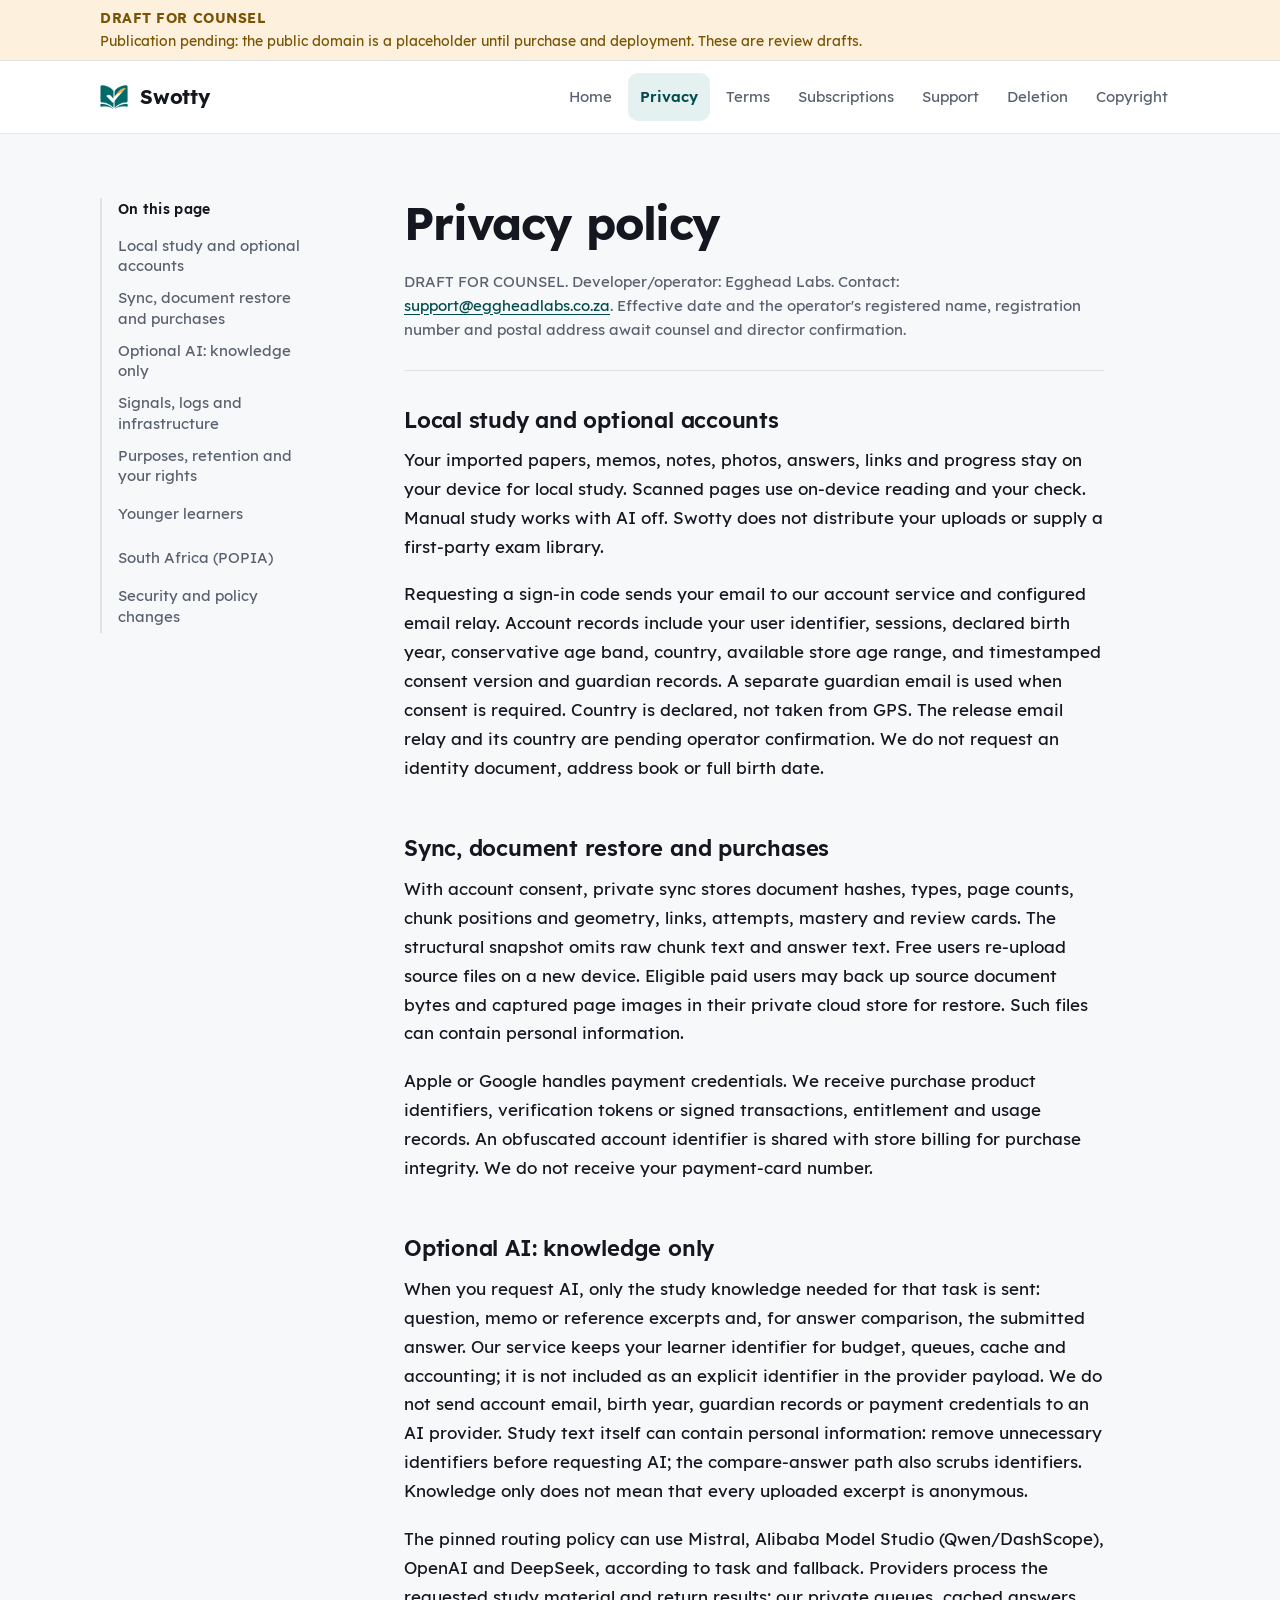
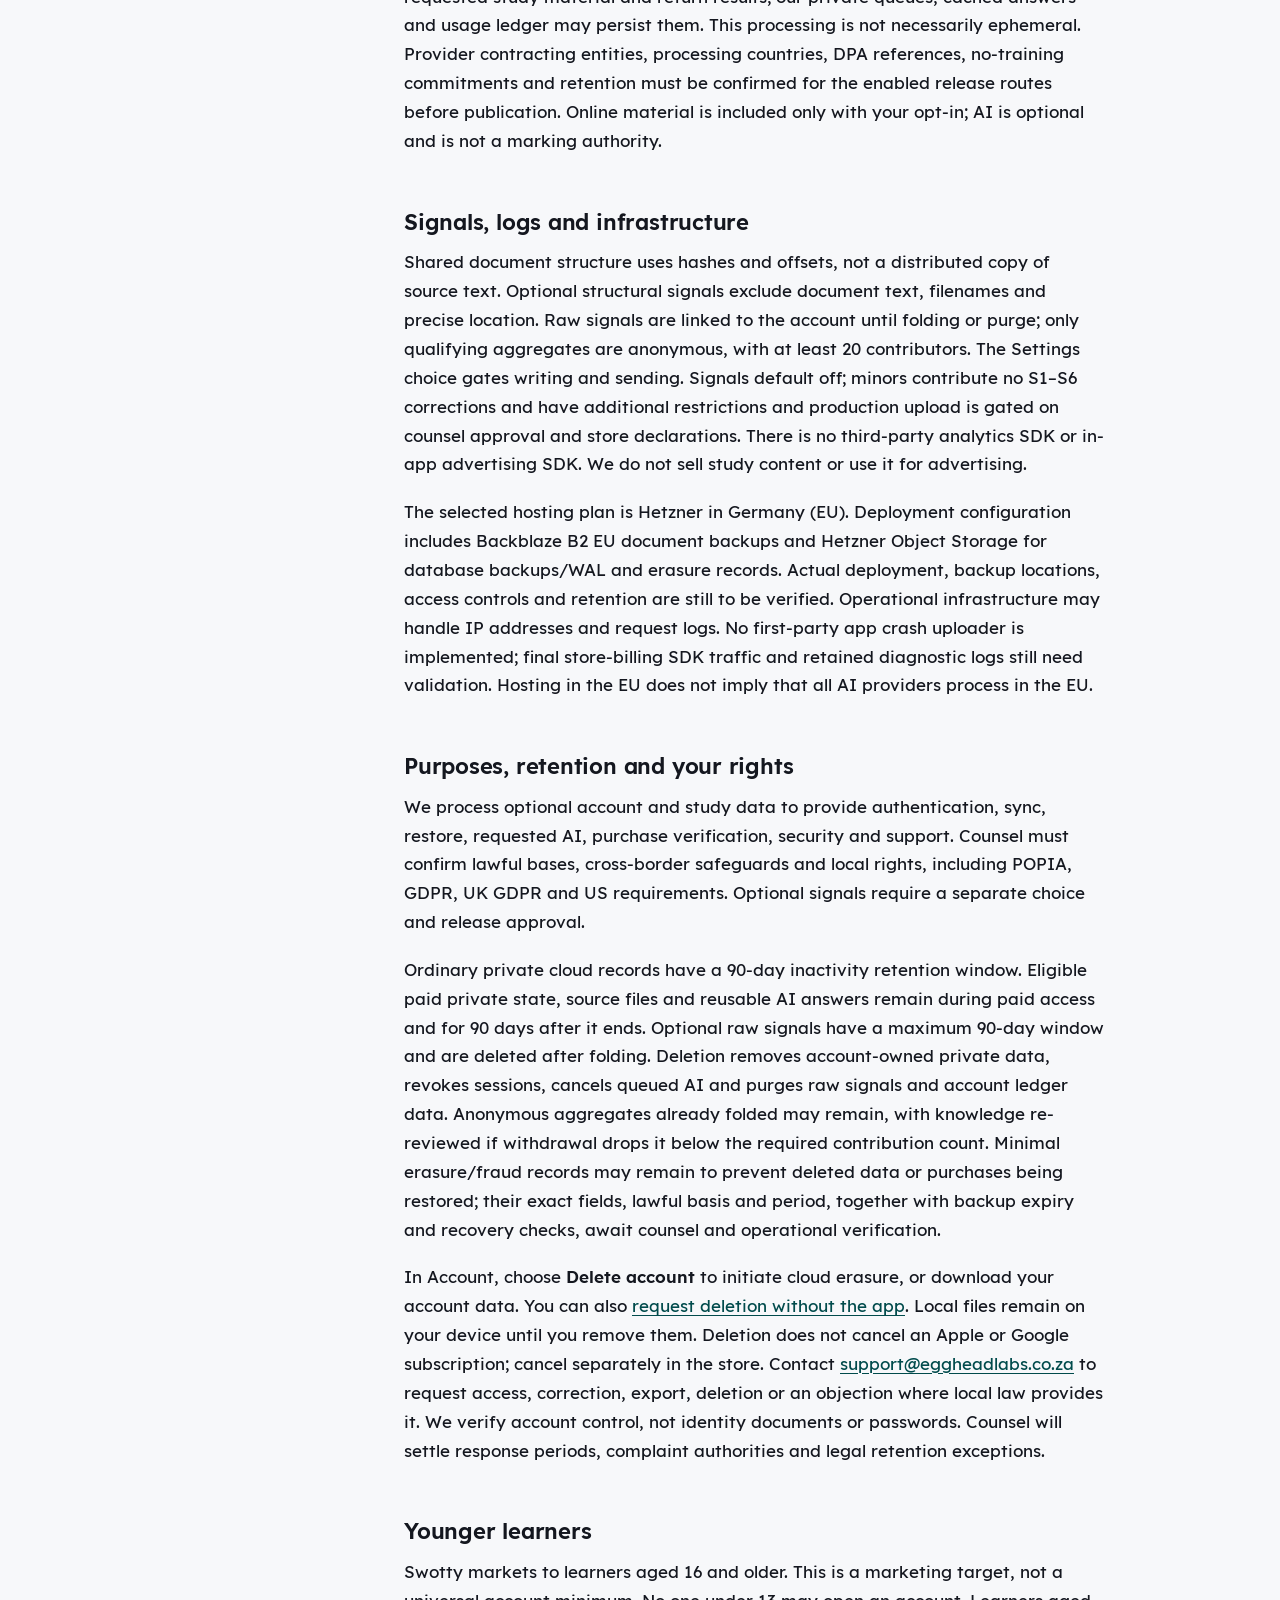
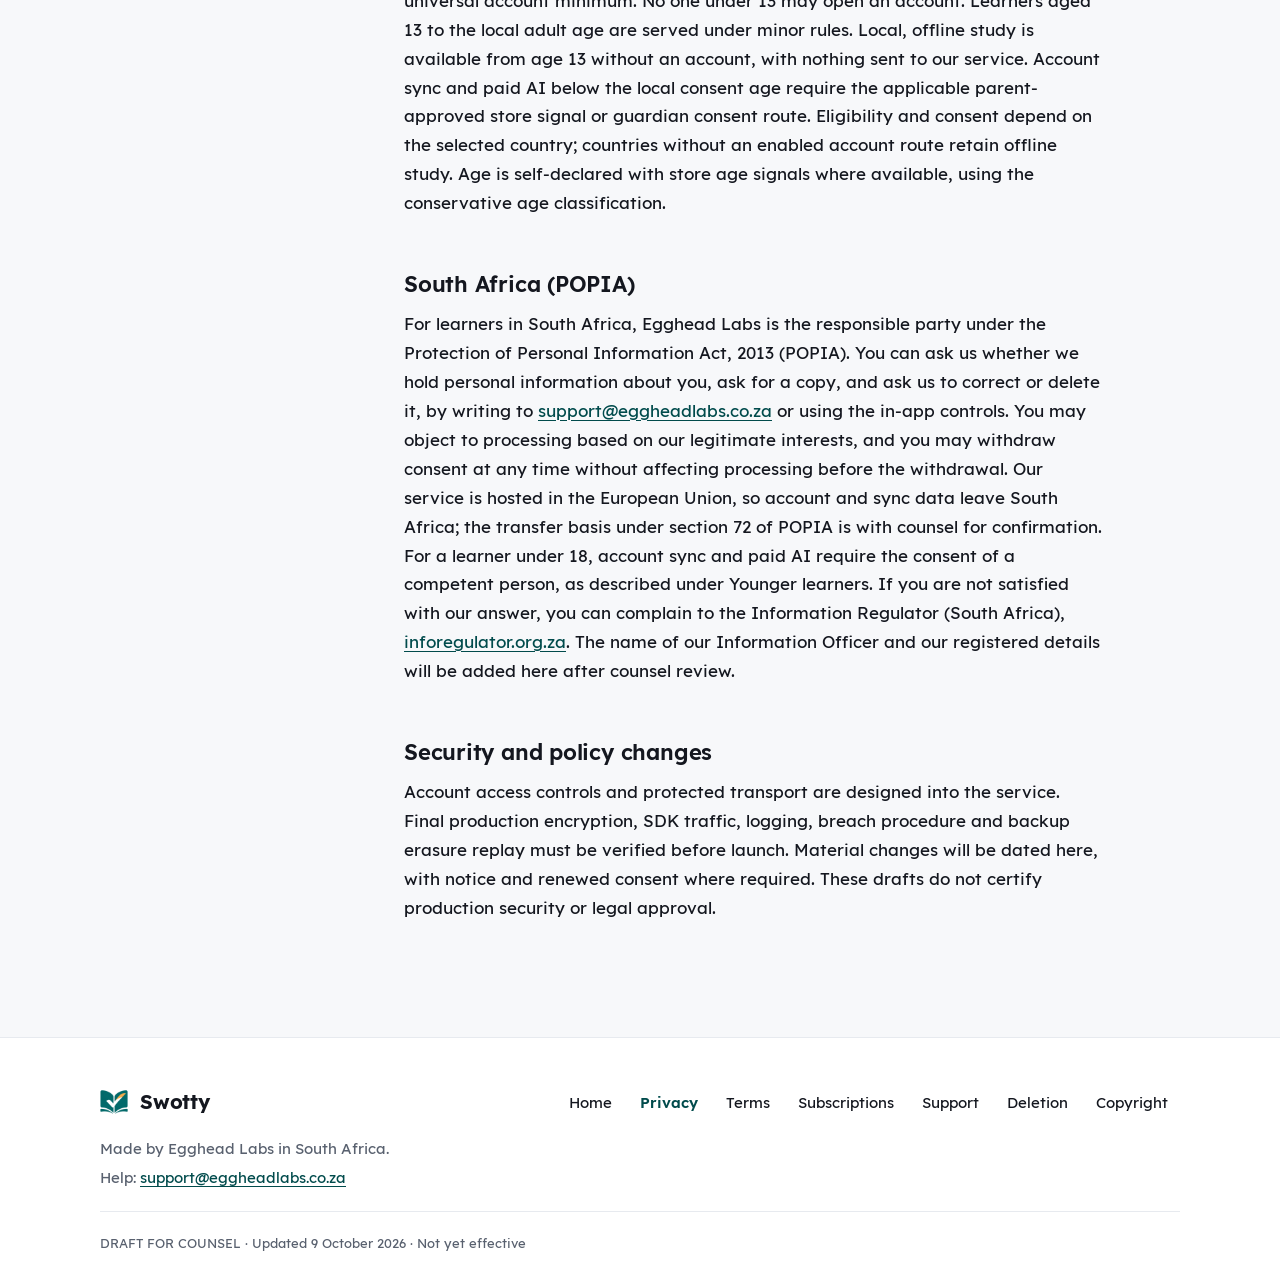
==== privacy/index.html @ 60b66f2f "Privacy policy at /privacy/ (DRAFT FOR COUNSEL), POPIA section, support contact Moves the privacy dr" ====
<!doctype html>
<html lang="en"><head><meta charset="utf-8"><meta name="viewport" content="width=device-width, initial-scale=1">
<title>Privacy policy | Swotty</title><meta name="description" content="Swotty public information — DRAFT FOR COUNSEL.">
<meta name="theme-color" content="#026A6B">
<link rel="icon" type="image/png" href="../logo.png"><link rel="icon" type="image/png" sizes="512x512" href="../icon-512.png"><link rel="apple-touch-icon" href="../apple-touch-icon.png">
<link rel="preload" href="../fonts/Lexend-Regular.ttf" as="font" type="font/ttf" crossorigin>
<link rel="stylesheet" href="../style.css"></head><body class="legal">
<a class="skip-link" href="#content">Skip to content</a>
<div class="status-bar"><div class="draft-banner" role="status">DRAFT FOR COUNSEL</div><p class="publication-note">Publication pending: the public domain is a placeholder until purchase and deployment. These are review drafts.</p></div>
<header class="site-header"><div class="header-inner"><a class="logo" href="../index.html"><img src="../logo.png" width="44" height="44" alt=""><span>Swotty</span></a><nav class="main-nav" aria-label="Main navigation"><a href="../index.html">Home</a><a href="./" aria-current="page">Privacy</a><a href="../terms.html">Terms</a><a href="../subscriptions.html">Subscriptions</a><a href="../support.html">Support</a><a href="../deletion.html">Deletion</a><a href="../takedown.html">Copyright</a></nav></div></header>
<main id="content" tabindex="-1"><div class="doc"><div class="doc-head prose"><h1>Privacy policy</h1><p>DRAFT FOR COUNSEL. Developer/operator: Egghead Labs. Contact: <a href="mailto:support@eggheadlabs.co.za?subject=Swotty%20support%20%E2%80%94%20Egghead%20Labs&amp;body=">support@eggheadlabs.co.za</a>. Effective date and the operator's registered name, registration number and postal address await counsel and director confirmation.</p></div><aside class="toc" aria-label="On this page"><p class="toc-title">On this page</p><ol><li><a href="#local-study-and-optional-accounts">Local study and optional accounts</a></li><li><a href="#sync-document-restore-and-purchases">Sync, document restore and purchases</a></li><li><a href="#optional-ai-knowledge-only">Optional AI: knowledge only</a></li><li><a href="#signals-logs-and-infrastructure">Signals, logs and infrastructure</a></li><li><a href="#purposes-retention-and-your-rights">Purposes, retention and your rights</a></li><li><a href="#younger-learners">Younger learners</a></li><li><a href="#south-africa-popia">South Africa (POPIA)</a></li><li><a href="#security-and-policy-changes">Security and policy changes</a></li></ol></aside><article class="prose">
<h2 id="local-study-and-optional-accounts">Local study and optional accounts</h2>
<p>Your imported papers, memos, notes, photos, answers, links and progress stay on your device for local study. Scanned pages use on-device reading and your check. Manual study works with AI off. Swotty does not distribute your uploads or supply a first-party exam library.</p>
<p>Requesting a sign-in code sends your email to our account service and configured email relay. Account records include your user identifier, sessions, declared birth year, conservative age band, country, available store age range, and timestamped consent version and guardian records. A separate guardian email is used when consent is required. Country is declared, not taken from GPS. The release email relay and its country are pending operator confirmation. We do not request an identity document, address book or full birth date.</p>
<h2 id="sync-document-restore-and-purchases">Sync, document restore and purchases</h2>
<p>With account consent, private sync stores document hashes, types, page counts, chunk positions and geometry, links, attempts, mastery and review cards. The structural snapshot omits raw chunk text and answer text. Free users re-upload source files on a new device. Eligible paid users may back up source document bytes and captured page images in their private cloud store for restore. Such files can contain personal information.</p>
<p>Apple or Google handles payment credentials. We receive purchase product identifiers, verification tokens or signed transactions, entitlement and usage records. An obfuscated account identifier is shared with store billing for purchase integrity. We do not receive your payment-card number.</p>
<h2 id="optional-ai-knowledge-only">Optional AI: knowledge only</h2>
<p>When you request AI, only the study knowledge needed for that task is sent: question, memo or reference excerpts and, for answer comparison, the submitted answer. Our service keeps your learner identifier for budget, queues, cache and accounting; it is not included as an explicit identifier in the provider payload. We do not send account email, birth year, guardian records or payment credentials to an AI provider. Study text itself can contain personal information: remove unnecessary identifiers before requesting AI; the compare-answer path also scrubs identifiers. Knowledge only does not mean that every uploaded excerpt is anonymous.</p>
<p>The pinned routing policy can use Mistral, Alibaba Model Studio (Qwen/DashScope), OpenAI and DeepSeek, according to task and fallback. Providers process the requested study material and return results; our private queues, cached answers and usage ledger may persist them. This processing is not necessarily ephemeral. Provider contracting entities, processing countries, DPA references, no-training commitments and retention must be confirmed for the enabled release routes before publication. Online material is included only with your opt-in; AI is optional and is not a marking authority.</p>
<h2 id="signals-logs-and-infrastructure">Signals, logs and infrastructure</h2>
<p>Shared document structure uses hashes and offsets, not a distributed copy of source text. Optional structural signals exclude document text, filenames and precise location. Raw signals are linked to the account until folding or purge; only qualifying aggregates are anonymous, with at least 20 contributors. The Settings choice gates writing and sending. Signals default off; minors contribute no S1–S6 corrections and have additional restrictions and production upload is gated on counsel approval and store declarations. There is no third-party analytics SDK or in-app advertising SDK. We do not sell study content or use it for advertising.</p>
<p>The selected hosting plan is Hetzner in Germany (EU). Deployment configuration includes Backblaze B2 EU document backups and Hetzner Object Storage for database backups/WAL and erasure records. Actual deployment, backup locations, access controls and retention are still to be verified. Operational infrastructure may handle IP addresses and request logs. No first-party app crash uploader is implemented; final store-billing SDK traffic and retained diagnostic logs still need validation. Hosting in the EU does not imply that all AI providers process in the EU.</p>
<h2 id="purposes-retention-and-your-rights">Purposes, retention and your rights</h2>
<p>We process optional account and study data to provide authentication, sync, restore, requested AI, purchase verification, security and support. Counsel must confirm lawful bases, cross-border safeguards and local rights, including POPIA, GDPR, UK GDPR and US requirements. Optional signals require a separate choice and release approval.</p>
<p>Ordinary private cloud records have a 90-day inactivity retention window. Eligible paid private state, source files and reusable AI answers remain during paid access and for 90 days after it ends. Optional raw signals have a maximum 90-day window and are deleted after folding. Deletion removes account-owned private data, revokes sessions, cancels queued AI and purges raw signals and account ledger data. Anonymous aggregates already folded may remain, with knowledge re-reviewed if withdrawal drops it below the required contribution count. Minimal erasure/fraud records may remain to prevent deleted data or purchases being restored; their exact fields, lawful basis and period, together with backup expiry and recovery checks, await counsel and operational verification.</p>
<p>In Account, choose <strong>Delete account</strong> to initiate cloud erasure, or download your account data. You can also <a href="../deletion.html">request deletion without the app</a>. Local files remain on your device until you remove them. Deletion does not cancel an Apple or Google subscription; cancel separately in the store. Contact <a href="mailto:support@eggheadlabs.co.za?subject=Swotty%20support%20%E2%80%94%20Egghead%20Labs&amp;body=">support@eggheadlabs.co.za</a> to request access, correction, export, deletion or an objection where local law provides it. We verify account control, not identity documents or passwords. Counsel will settle response periods, complaint authorities and legal retention exceptions.</p>
<h2 id="younger-learners">Younger learners</h2><p>Swotty markets to learners aged 16 and older. This is a marketing target, not a universal account minimum. No one under 13 may open an account. Learners aged 13 to the local adult age are served under minor rules. Local, offline study is available from age 13 without an account, with nothing sent to our service. Account sync and paid AI below the local consent age require the applicable parent-approved store signal or guardian consent route. Eligibility and consent depend on the selected country; countries without an enabled account route retain offline study. Age is self-declared with store age signals where available, using the conservative age classification.</p>
<h2 id="south-africa-popia">South Africa (POPIA)</h2><p>For learners in South Africa, Egghead Labs is the responsible party under the Protection of Personal Information Act, 2013 (POPIA). You can ask us whether we hold personal information about you, ask for a copy, and ask us to correct or delete it, by writing to <a href="mailto:support@eggheadlabs.co.za">support@eggheadlabs.co.za</a> or using the in-app controls. You may object to processing based on our legitimate interests, and you may withdraw consent at any time without affecting processing before the withdrawal. Our service is hosted in the European Union, so account and sync data leave South Africa; the transfer basis under section 72 of POPIA is with counsel for confirmation. For a learner under 18, account sync and paid AI require the consent of a competent person, as described under Younger learners. If you are not satisfied with our answer, you can complain to the Information Regulator (South Africa), <a href="https://inforegulator.org.za/">inforegulator.org.za</a>. The name of our Information Officer and our registered details will be added here after counsel review.</p>
<h2 id="security-and-policy-changes">Security and policy changes</h2><p>Account access controls and protected transport are designed into the service. Final production encryption, SDK traffic, logging, breach procedure and backup erasure replay must be verified before launch. Material changes will be dated here, with notice and renewed consent where required. These drafts do not certify production security or legal approval.</p></article></div></main>
<footer class="site-footer"><div class="footer-inner"><div class="footer-brand"><a class="logo" href="../index.html"><img src="../logo.png" width="44" height="44" alt=""><span>Swotty</span></a><p>Made by Egghead Labs in South Africa.</p><p>Help: <a href="mailto:support@eggheadlabs.co.za?subject=Swotty%20support%20%E2%80%94%20Egghead%20Labs&amp;body=">support@eggheadlabs.co.za</a></p></div><nav aria-label="Footer navigation"><a href="../index.html">Home</a><a href="./" aria-current="page">Privacy</a><a href="../terms.html">Terms</a><a href="../subscriptions.html">Subscriptions</a><a href="../support.html">Support</a><a href="../deletion.html">Deletion</a><a href="../takedown.html">Copyright</a></nav><small>DRAFT FOR COUNSEL · Updated 9 October 2026 · Not yet effective</small></div></footer>
</body></html>
---- style.css ----
/* Swotty public site. Neutrals from app/lib/theme/tokens.dart; brand teal and
   warm accent sampled from the Swotty logo; Lexend per sw-20261007-10. */
@font-face{font-family:"Lexend";src:url("fonts/Lexend-Regular.ttf") format("truetype");font-weight:400;font-display:swap}
@font-face{font-family:"Lexend";src:url("fonts/Lexend-SemiBold.ttf") format("truetype");font-weight:600;font-display:swap}
@font-face{font-family:"Lexend";src:url("fonts/Lexend-Bold.ttf") format("truetype");font-weight:700;font-display:swap}

:root{
  --bg:#F7F8FA;--surface:#FFFFFF;--surface-2:#F4F6F9;
  --ink:#14171F;--ink-2:#59616F;--line:#E7EAEF;--edge:#DFE3EA;
  --brand:#026A6B;--brand-ink:#014B4C;--brand-weak:#E4F1F0;--brand-line:#BEDCDA;--on-brand:#FFFFFF;
  --accent:#F4AC4C;--accent-weak:#FDF0DC;--accent-ink:#7A5405;
  --r-card:18px;--r-btn:14px;
  --measure:70ch;--wrap:1160px;--gutter:clamp(20px,5vw,40px);
}
*{box-sizing:border-box}
html{font-family:"Lexend",system-ui,-apple-system,"Segoe UI",sans-serif;color:var(--ink);background:var(--bg);-webkit-text-size-adjust:100%}
@media (prefers-reduced-motion:no-preference){html{scroll-behavior:smooth}}
body{margin:0;font-size:1.0625rem;line-height:1.7;font-weight:400}
img{max-width:100%;height:auto}
a{color:var(--brand-ink);text-decoration-thickness:1px;text-underline-offset:3px}
a:hover{text-decoration-thickness:2px}
a:focus-visible,main:focus-visible{outline:3px solid var(--brand);outline-offset:3px;border-radius:4px}
main:focus{outline:none}
p{margin:0 0 1.1em;overflow-wrap:anywhere}
h1,h2,h3{line-height:1.2;letter-spacing:-.01em;font-weight:600;color:var(--ink)}

/* Every link keeps a 48px target. Inline prose links grow their hit area with
   padding, which does not change the line box. */
.logo,nav a,.button,.text-link,.toc a,.skip-link{display:inline-flex;align-items:center;min-height:48px;min-width:48px;max-width:100%}
main p a,main li:not(.toc li) a,.footer-brand a:not(.logo){padding:15px 3px;margin:0 -3px;overflow-wrap:anywhere}

.skip-link{position:absolute;left:12px;top:12px;z-index:10;padding:0 18px;background:var(--brand-ink);color:var(--on-brand);font-weight:600;border-radius:var(--r-btn);transform:translateY(-200%)}
.skip-link:focus{transform:none}

/* Draft status: visible on every page, quieter than the content. */
.status-bar{background:var(--accent-weak);border-bottom:1px solid var(--edge);color:var(--accent-ink);font-size:.875rem;line-height:1.5}
.draft-banner{max-width:var(--wrap);margin:0 auto;padding:8px var(--gutter) 0;font-weight:700;letter-spacing:.04em}
.publication-note{max-width:var(--wrap);margin:0 auto;padding:2px var(--gutter) 8px;color:var(--accent-ink)}
.status-bar .draft-banner:last-child{padding-bottom:8px}

/* Header */
.site-header{background:var(--surface);border-bottom:1px solid var(--line);position:sticky;top:0;z-index:5}
.header-inner{max-width:var(--wrap);margin:0 auto;padding:0 var(--gutter);display:flex;align-items:center;gap:24px;min-height:72px}
.logo{gap:8px;text-decoration:none;color:var(--ink);font-weight:700;font-size:1.25rem;letter-spacing:-.01em}
.logo img{width:44px;height:44px;margin:-4px -4px -4px -8px}
.main-nav{display:flex;margin-left:auto;gap:4px}
.main-nav a{flex:none;padding:0 12px;border-radius:10px;color:var(--ink-2);text-decoration:none;font-size:.9375rem;font-weight:500;white-space:nowrap}
.main-nav a:hover{color:var(--ink);background:var(--surface-2)}
.main-nav a[aria-current="page"]{color:var(--brand-ink);background:var(--brand-weak);font-weight:600}

/* Landing */
.landing main{display:block}
.hero{max-width:var(--wrap);margin:0 auto;padding:clamp(40px,8vw,88px) var(--gutter) clamp(48px,8vw,96px);display:grid;gap:40px;align-items:center}
.hero h1{font-size:clamp(2.5rem,6.4vw,3.75rem);line-height:1.08;letter-spacing:-.03em;font-weight:700;margin:0 0 20px;max-width:15ch}
.hero-sub{font-size:clamp(1.125rem,2.2vw,1.3125rem);line-height:1.55;color:var(--ink-2);max-width:34ch;margin-bottom:32px}
.hero-mark{display:none}
.button{padding:0 26px;background:var(--brand);color:var(--on-brand);border-radius:var(--r-btn);font-weight:600;text-decoration:none;white-space:nowrap;transition:background .15s,transform .1s}
.button:hover{background:var(--brand-ink)}
.button:active{transform:translateY(1px)}

.steps{max-width:var(--wrap);margin:0 auto;padding:clamp(48px,8vw,96px) var(--gutter);border-top:1px solid var(--line);scroll-margin-top:72px}
.steps h2{font-size:clamp(1.75rem,3.6vw,2.5rem);margin:0 0 40px}
.step-list{list-style:none;margin:0;padding:0;display:grid;gap:36px;counter-reset:none}
.step-list li{position:relative;padding-left:64px}
.step-num{position:absolute;left:0;top:0;width:44px;height:44px;border-radius:50%;display:grid;place-items:center;background:var(--accent);color:var(--ink);font-weight:700;font-size:1.125rem}
.step-list h3{font-size:1.25rem;margin:6px 0 8px}
.step-list p{color:var(--ink-2);margin:0;max-width:36ch}

.free{background:var(--brand);color:var(--on-brand)}
.free-line{max-width:var(--wrap);margin:0 auto;padding:clamp(40px,7vw,72px) var(--gutter);font-size:clamp(1.25rem,2.8vw,1.875rem);line-height:1.4;letter-spacing:-.01em}
.free-line strong{display:block;font-weight:700;font-size:1.25em;margin-bottom:6px}
.free .free-line{color:var(--on-brand)}

.private{max-width:var(--wrap);margin:0 auto;padding:clamp(48px,8vw,96px) var(--gutter)}
.private-inner{display:grid;gap:8px}
.private h2{font-size:clamp(1.75rem,3.6vw,2.5rem);margin:0 0 24px}
.private ul{list-style:none;margin:0 0 20px;padding:0;border-top:1px solid var(--edge)}
.private li{padding:20px 0;border-bottom:1px solid var(--edge);color:var(--ink-2);max-width:60ch}
.private li strong{display:block;color:var(--ink);font-weight:600;font-size:1.125rem;margin-bottom:2px}
.text-link{font-weight:600;gap:6px}
.text-link::after{content:"\2192";transition:transform .15s}
.text-link:hover::after{transform:translateX(3px)}

.closing{max-width:var(--wrap);margin:0 auto;padding:0 var(--gutter) clamp(48px,8vw,80px);color:var(--ink-2)}
.closing p{margin:0;max-width:60ch}

/* Legal and support pages */
.doc{max-width:var(--wrap);margin:0 auto;padding:clamp(32px,6vw,64px) var(--gutter) clamp(56px,8vw,96px);display:grid;gap:32px}
.prose{max-width:var(--measure);min-width:0}
.prose h1{font-size:clamp(2rem,5vw,2.875rem);line-height:1.12;letter-spacing:-.025em;font-weight:700;margin:0 0 20px}
.doc-head p{font-size:.9375rem;line-height:1.6;color:var(--ink-2);padding-bottom:28px;margin-bottom:32px;border-bottom:1px solid var(--edge)}
.prose h2{font-size:1.375rem;margin:2.4em 0 .6em;scroll-margin-top:96px}
.prose .card+h2{margin-top:1.6em}
.prose>h2:first-child{margin-top:0}
.doc-head p:last-child{margin-bottom:0}
.doc{row-gap:28px}
.prose strong{font-weight:600}
.card{background:var(--surface);border:1px solid var(--edge);border-left:4px solid var(--brand);border-radius:var(--r-card);padding:24px 24px 8px;margin:0 0 28px}
.card h2{margin:0 0 .5em;font-size:1.25rem}
.contact{font-size:1.25rem;font-weight:600}

.toc{font-size:.9375rem;background:var(--surface);border:1px solid var(--edge);border-radius:var(--r-card);padding:16px 8px 8px}
.toc-title{margin:0 12px 4px;font-weight:600;color:var(--ink);font-size:.875rem;letter-spacing:.02em}
.toc ol{list-style:none;margin:0;padding:0}
.toc a{width:100%;padding:0 12px;border-radius:10px;color:var(--ink-2);text-decoration:none;line-height:1.35}
.toc a:hover{background:var(--surface-2);color:var(--ink)}

/* Footer */
.site-footer{background:var(--surface);border-top:1px solid var(--line);color:var(--ink-2);font-size:.9375rem}
.footer-inner{max-width:var(--wrap);margin:0 auto;padding:40px var(--gutter) 32px;display:grid;gap:20px}
.footer-brand p{margin:4px 0 0}
.site-footer nav{display:flex;flex-wrap:wrap;gap:0 4px;margin-left:-12px}
.site-footer nav a{padding:0 12px;color:var(--ink);text-decoration:none;font-weight:500}
.site-footer nav a:hover{text-decoration:underline}
.site-footer nav a[aria-current="page"]{color:var(--brand-ink);font-weight:600}
.site-footer small{display:block;padding-top:20px;border-top:1px solid var(--line);font-size:.8125rem;color:var(--ink-2)}

/* Mobile: the main nav becomes a scrolling row under the logo. */
@media (max-width:899px){
  .header-inner{flex-wrap:wrap;gap:0;min-height:0;padding-top:8px}
  .main-nav{order:2;width:calc(100% + 2 * var(--gutter));margin:0 calc(-1 * var(--gutter));padding:0 calc(var(--gutter) - 12px) 6px;overflow-x:auto;scrollbar-width:none}
  .main-nav::-webkit-scrollbar{display:none}
  .main-nav a{font-size:.875rem;padding:0 12px}
  .site-header{position:static}
}

@media (min-width:900px){
  .hero{grid-template-columns:minmax(0,1.4fr) minmax(0,1fr);gap:64px}
  .hero-mark{display:grid;place-items:center;aspect-ratio:1;background:var(--brand-weak);border-radius:var(--r-card)}
  .hero-mark img{width:68%;height:auto}
  .step-list{grid-template-columns:repeat(3,minmax(0,1fr));gap:48px;position:relative}
  .step-list li{padding:68px 0 0}
  .step-list li::before{content:"";position:absolute;top:22px;left:56px;right:-36px;height:2px;background:var(--brand-line)}
  .step-list li:last-child::before{display:none}
  .private-inner{grid-template-columns:minmax(0,1fr) minmax(0,1.5fr);column-gap:64px;align-items:start}
  .private-inner h2{grid-row:1/3}
  .private ul{grid-column:2}
  .private .text-link{grid-column:2;justify-self:start}
  .doc{grid-template-columns:240px minmax(0,1fr);column-gap:64px;row-gap:36px;align-items:start}
  .doc-head{grid-column:2}
  .toc{grid-column:1;grid-row:1/3}
  .doc>article{grid-column:2}
  .doc-single{grid-template-columns:minmax(0,1fr)}
  .doc-single>.doc-head,.doc-single>article{grid-column:1}
  .toc{position:sticky;top:104px;background:none;border:0;padding:0;border-left:2px solid var(--edge);border-radius:0}
  .toc-title{margin:0 0 8px 16px}
  .toc a{min-height:44px;padding:6px 16px;border-radius:0 10px 10px 0;margin-left:-2px;border-left:2px solid transparent}
  .toc a:hover{border-left-color:var(--brand)}
  .footer-inner{grid-template-columns:minmax(0,1fr) auto;align-items:start}
  .site-footer nav{justify-content:flex-end}
  .site-footer small{grid-column:1/-1}
}
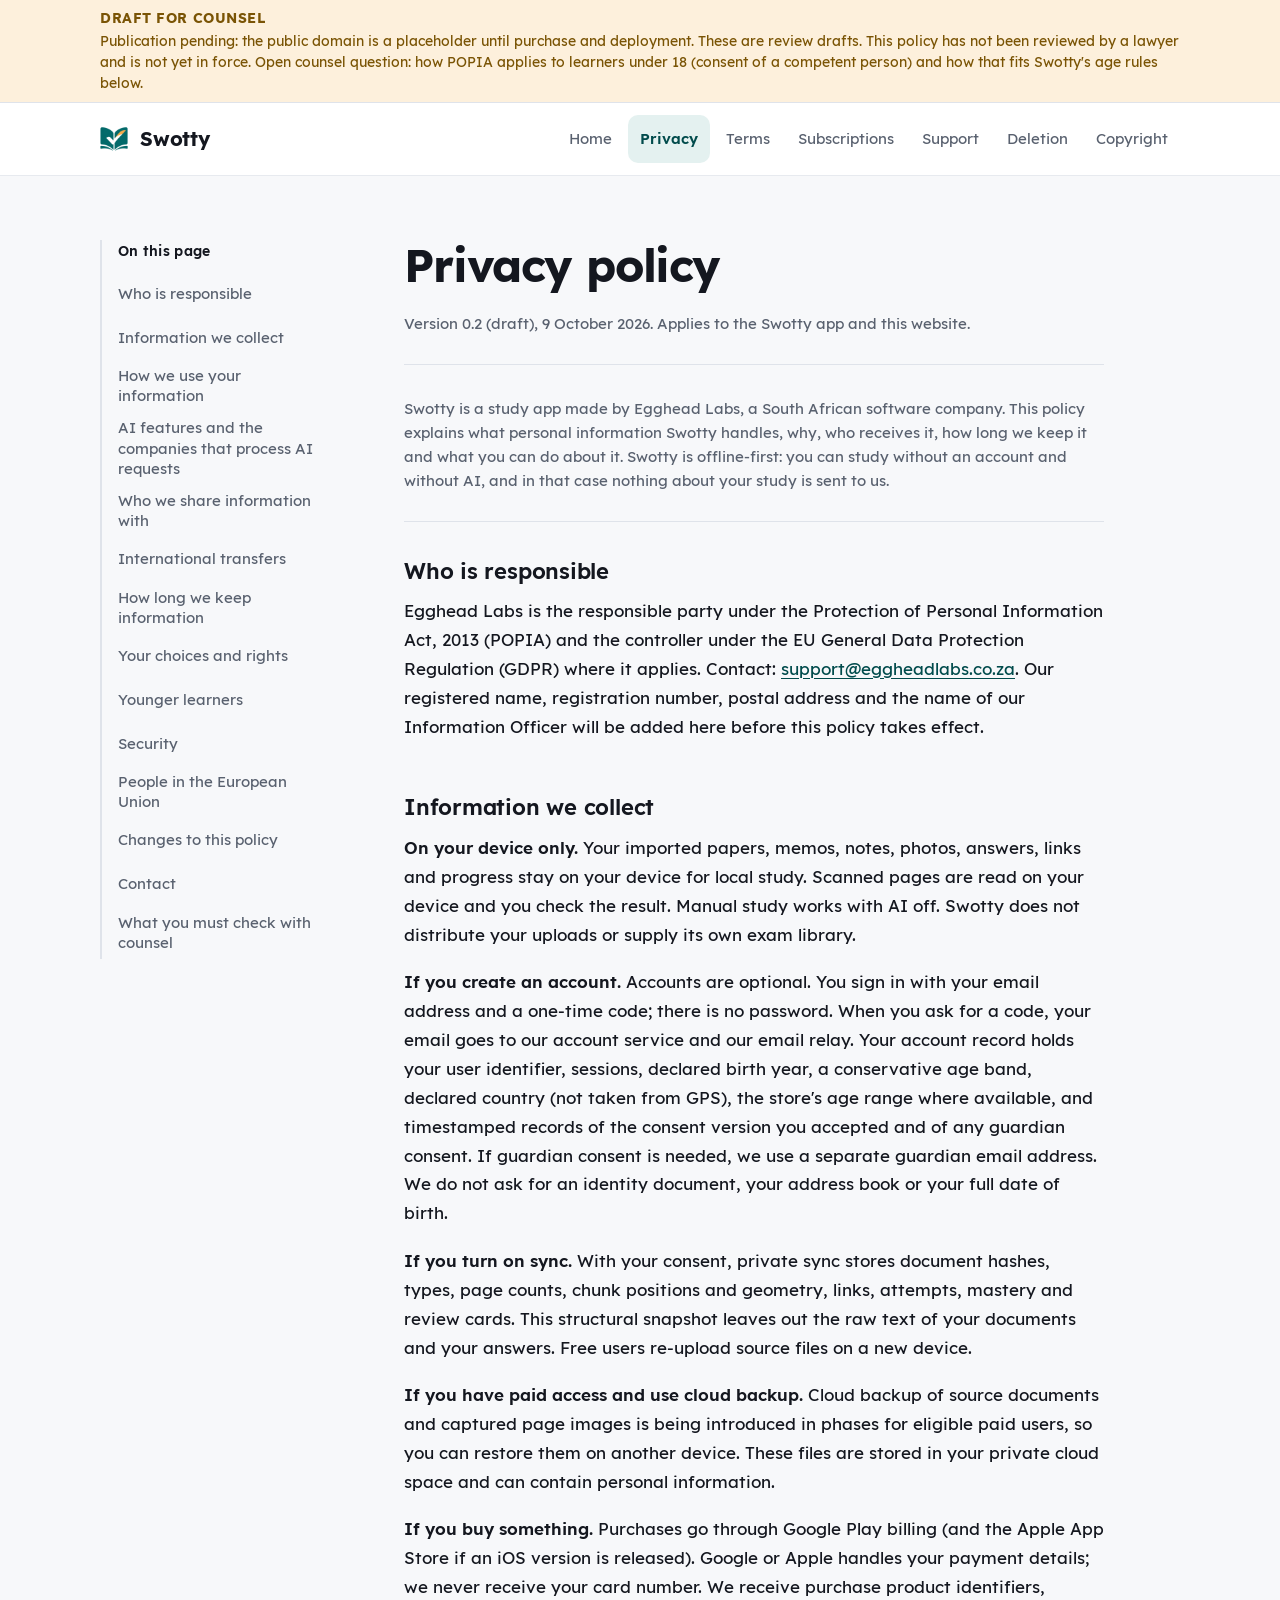
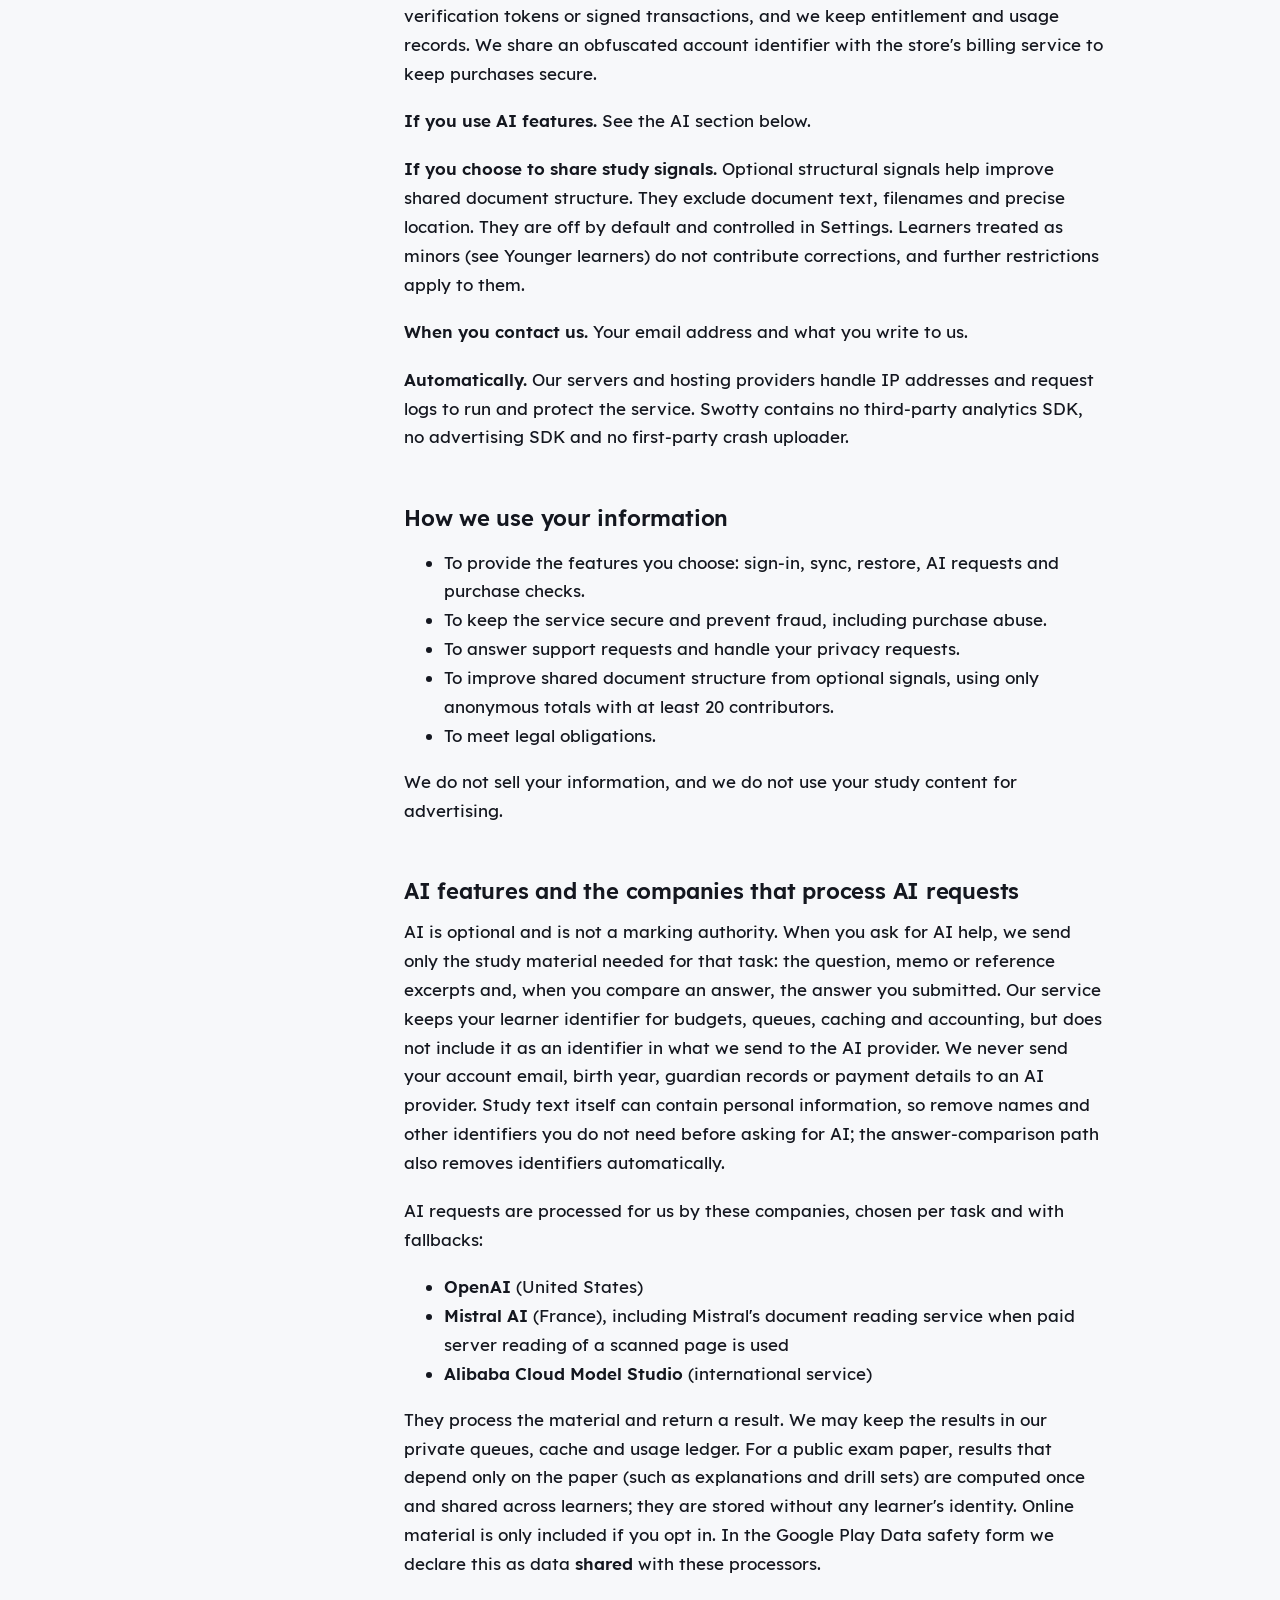
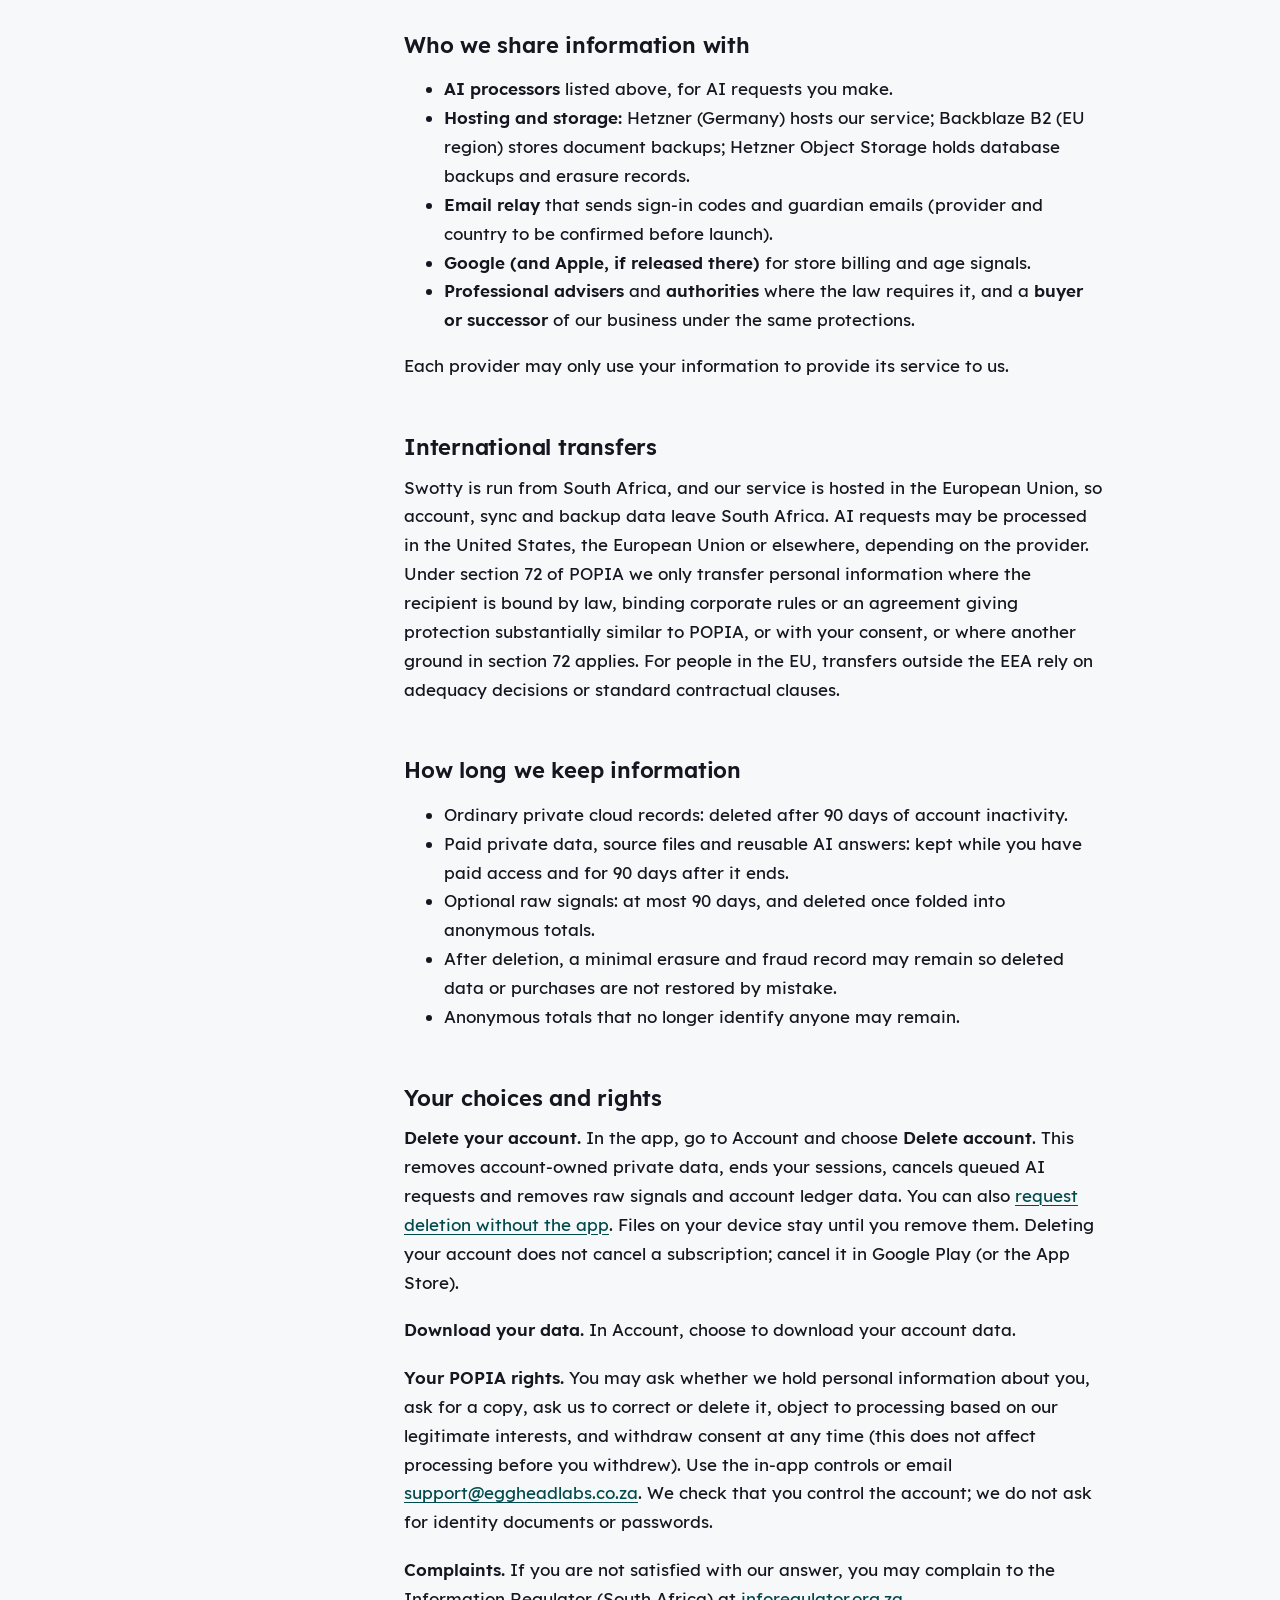
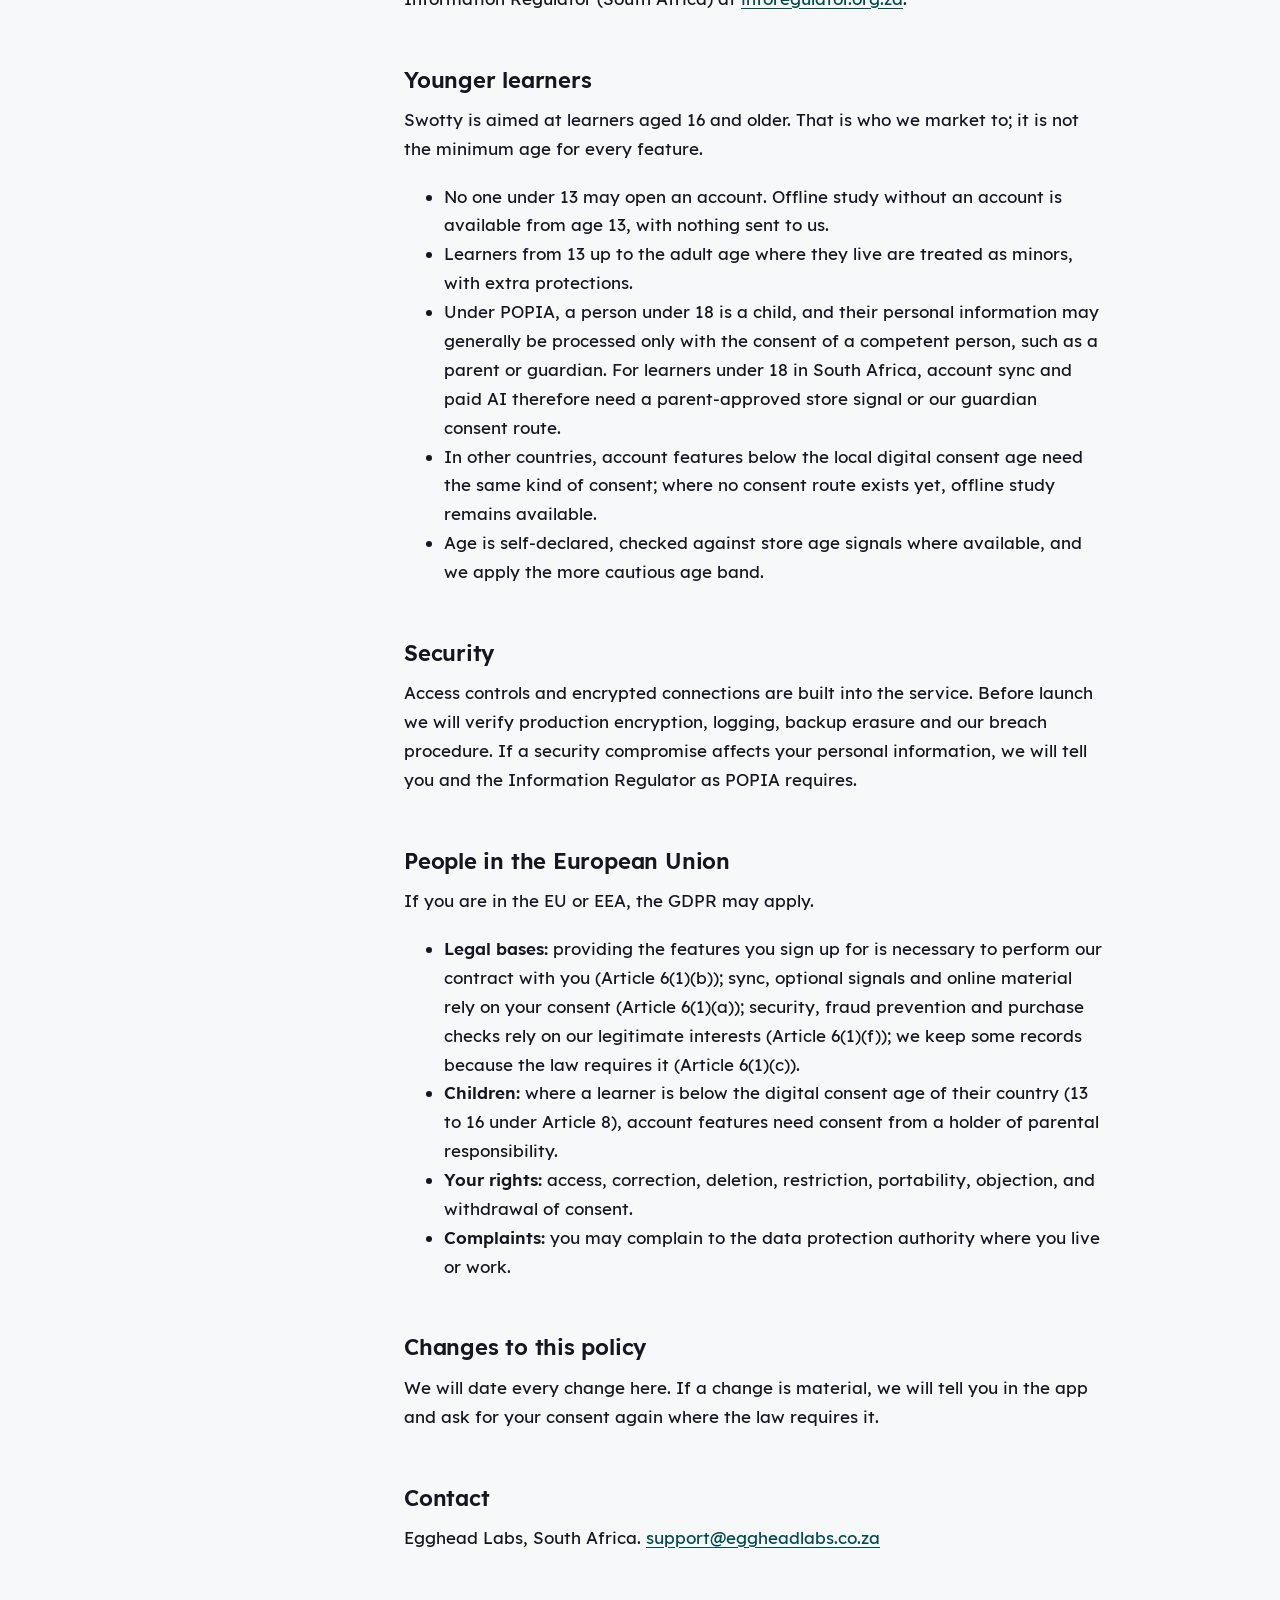
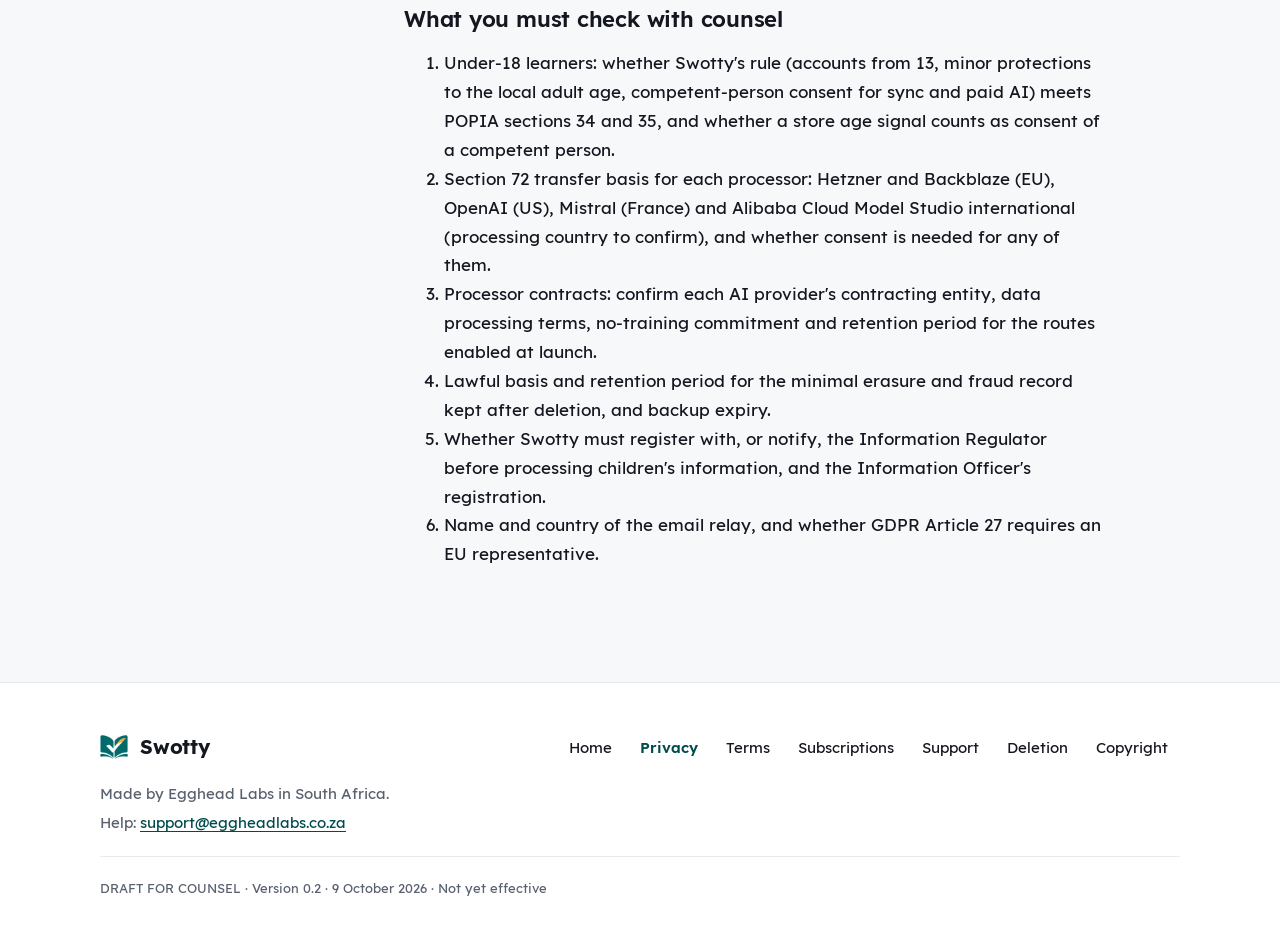
==== commit f1bd9a3b: "Privacy policy r2 and terms at /terms/ (DRAFT FOR COUNSEL) Privacy keeps every fact of the previous " ====
--- a/privacy/index.html
+++ b/privacy/index.html
@@ -1,32 +1,60 @@
 <!doctype html>
 <html lang="en"><head><meta charset="utf-8"><meta name="viewport" content="width=device-width, initial-scale=1">
-<title>Privacy policy | Swotty</title><meta name="description" content="Swotty public information — DRAFT FOR COUNSEL.">
+<title>Privacy policy | Swotty</title><meta name="description" content="Swotty privacy policy: DRAFT FOR COUNSEL.">
 <meta name="theme-color" content="#026A6B">
 <link rel="icon" type="image/png" href="../logo.png"><link rel="icon" type="image/png" sizes="512x512" href="../icon-512.png"><link rel="apple-touch-icon" href="../apple-touch-icon.png">
 <link rel="preload" href="../fonts/Lexend-Regular.ttf" as="font" type="font/ttf" crossorigin>
 <link rel="stylesheet" href="../style.css"></head><body class="legal">
 <a class="skip-link" href="#content">Skip to content</a>
-<div class="status-bar"><div class="draft-banner" role="status">DRAFT FOR COUNSEL</div><p class="publication-note">Publication pending: the public domain is a placeholder until purchase and deployment. These are review drafts.</p></div>
-<header class="site-header"><div class="header-inner"><a class="logo" href="../index.html"><img src="../logo.png" width="44" height="44" alt=""><span>Swotty</span></a><nav class="main-nav" aria-label="Main navigation"><a href="../index.html">Home</a><a href="./" aria-current="page">Privacy</a><a href="../terms.html">Terms</a><a href="../subscriptions.html">Subscriptions</a><a href="../support.html">Support</a><a href="../deletion.html">Deletion</a><a href="../takedown.html">Copyright</a></nav></div></header>
-<main id="content" tabindex="-1"><div class="doc"><div class="doc-head prose"><h1>Privacy policy</h1><p>DRAFT FOR COUNSEL. Developer/operator: Egghead Labs. Contact: <a href="mailto:support@eggheadlabs.co.za?subject=Swotty%20support%20%E2%80%94%20Egghead%20Labs&amp;body=">support@eggheadlabs.co.za</a>. Effective date and the operator's registered name, registration number and postal address await counsel and director confirmation.</p></div><aside class="toc" aria-label="On this page"><p class="toc-title">On this page</p><ol><li><a href="#local-study-and-optional-accounts">Local study and optional accounts</a></li><li><a href="#sync-document-restore-and-purchases">Sync, document restore and purchases</a></li><li><a href="#optional-ai-knowledge-only">Optional AI: knowledge only</a></li><li><a href="#signals-logs-and-infrastructure">Signals, logs and infrastructure</a></li><li><a href="#purposes-retention-and-your-rights">Purposes, retention and your rights</a></li><li><a href="#younger-learners">Younger learners</a></li><li><a href="#south-africa-popia">South Africa (POPIA)</a></li><li><a href="#security-and-policy-changes">Security and policy changes</a></li></ol></aside><article class="prose">
-<h2 id="local-study-and-optional-accounts">Local study and optional accounts</h2>
-<p>Your imported papers, memos, notes, photos, answers, links and progress stay on your device for local study. Scanned pages use on-device reading and your check. Manual study works with AI off. Swotty does not distribute your uploads or supply a first-party exam library.</p>
-<p>Requesting a sign-in code sends your email to our account service and configured email relay. Account records include your user identifier, sessions, declared birth year, conservative age band, country, available store age range, and timestamped consent version and guardian records. A separate guardian email is used when consent is required. Country is declared, not taken from GPS. The release email relay and its country are pending operator confirmation. We do not request an identity document, address book or full birth date.</p>
-<h2 id="sync-document-restore-and-purchases">Sync, document restore and purchases</h2>
-<p>With account consent, private sync stores document hashes, types, page counts, chunk positions and geometry, links, attempts, mastery and review cards. The structural snapshot omits raw chunk text and answer text. Free users re-upload source files on a new device. Eligible paid users may back up source document bytes and captured page images in their private cloud store for restore. Such files can contain personal information.</p>
-<p>Apple or Google handles payment credentials. We receive purchase product identifiers, verification tokens or signed transactions, entitlement and usage records. An obfuscated account identifier is shared with store billing for purchase integrity. We do not receive your payment-card number.</p>
-<h2 id="optional-ai-knowledge-only">Optional AI: knowledge only</h2>
-<p>When you request AI, only the study knowledge needed for that task is sent: question, memo or reference excerpts and, for answer comparison, the submitted answer. Our service keeps your learner identifier for budget, queues, cache and accounting; it is not included as an explicit identifier in the provider payload. We do not send account email, birth year, guardian records or payment credentials to an AI provider. Study text itself can contain personal information: remove unnecessary identifiers before requesting AI; the compare-answer path also scrubs identifiers. Knowledge only does not mean that every uploaded excerpt is anonymous.</p>
-<p>The pinned routing policy can use Mistral, Alibaba Model Studio (Qwen/DashScope), OpenAI and DeepSeek, according to task and fallback. Providers process the requested study material and return results; our private queues, cached answers and usage ledger may persist them. This processing is not necessarily ephemeral. Provider contracting entities, processing countries, DPA references, no-training commitments and retention must be confirmed for the enabled release routes before publication. Online material is included only with your opt-in; AI is optional and is not a marking authority.</p>
-<h2 id="signals-logs-and-infrastructure">Signals, logs and infrastructure</h2>
-<p>Shared document structure uses hashes and offsets, not a distributed copy of source text. Optional structural signals exclude document text, filenames and precise location. Raw signals are linked to the account until folding or purge; only qualifying aggregates are anonymous, with at least 20 contributors. The Settings choice gates writing and sending. Signals default off; minors contribute no S1–S6 corrections and have additional restrictions and production upload is gated on counsel approval and store declarations. There is no third-party analytics SDK or in-app advertising SDK. We do not sell study content or use it for advertising.</p>
-<p>The selected hosting plan is Hetzner in Germany (EU). Deployment configuration includes Backblaze B2 EU document backups and Hetzner Object Storage for database backups/WAL and erasure records. Actual deployment, backup locations, access controls and retention are still to be verified. Operational infrastructure may handle IP addresses and request logs. No first-party app crash uploader is implemented; final store-billing SDK traffic and retained diagnostic logs still need validation. Hosting in the EU does not imply that all AI providers process in the EU.</p>
-<h2 id="purposes-retention-and-your-rights">Purposes, retention and your rights</h2>
-<p>We process optional account and study data to provide authentication, sync, restore, requested AI, purchase verification, security and support. Counsel must confirm lawful bases, cross-border safeguards and local rights, including POPIA, GDPR, UK GDPR and US requirements. Optional signals require a separate choice and release approval.</p>
-<p>Ordinary private cloud records have a 90-day inactivity retention window. Eligible paid private state, source files and reusable AI answers remain during paid access and for 90 days after it ends. Optional raw signals have a maximum 90-day window and are deleted after folding. Deletion removes account-owned private data, revokes sessions, cancels queued AI and purges raw signals and account ledger data. Anonymous aggregates already folded may remain, with knowledge re-reviewed if withdrawal drops it below the required contribution count. Minimal erasure/fraud records may remain to prevent deleted data or purchases being restored; their exact fields, lawful basis and period, together with backup expiry and recovery checks, await counsel and operational verification.</p>
-<p>In Account, choose <strong>Delete account</strong> to initiate cloud erasure, or download your account data. You can also <a href="../deletion.html">request deletion without the app</a>. Local files remain on your device until you remove them. Deletion does not cancel an Apple or Google subscription; cancel separately in the store. Contact <a href="mailto:support@eggheadlabs.co.za?subject=Swotty%20support%20%E2%80%94%20Egghead%20Labs&amp;body=">support@eggheadlabs.co.za</a> to request access, correction, export, deletion or an objection where local law provides it. We verify account control, not identity documents or passwords. Counsel will settle response periods, complaint authorities and legal retention exceptions.</p>
-<h2 id="younger-learners">Younger learners</h2><p>Swotty markets to learners aged 16 and older. This is a marketing target, not a universal account minimum. No one under 13 may open an account. Learners aged 13 to the local adult age are served under minor rules. Local, offline study is available from age 13 without an account, with nothing sent to our service. Account sync and paid AI below the local consent age require the applicable parent-approved store signal or guardian consent route. Eligibility and consent depend on the selected country; countries without an enabled account route retain offline study. Age is self-declared with store age signals where available, using the conservative age classification.</p>
-<h2 id="south-africa-popia">South Africa (POPIA)</h2><p>For learners in South Africa, Egghead Labs is the responsible party under the Protection of Personal Information Act, 2013 (POPIA). You can ask us whether we hold personal information about you, ask for a copy, and ask us to correct or delete it, by writing to <a href="mailto:support@eggheadlabs.co.za">support@eggheadlabs.co.za</a> or using the in-app controls. You may object to processing based on our legitimate interests, and you may withdraw consent at any time without affecting processing before the withdrawal. Our service is hosted in the European Union, so account and sync data leave South Africa; the transfer basis under section 72 of POPIA is with counsel for confirmation. For a learner under 18, account sync and paid AI require the consent of a competent person, as described under Younger learners. If you are not satisfied with our answer, you can complain to the Information Regulator (South Africa), <a href="https://inforegulator.org.za/">inforegulator.org.za</a>. The name of our Information Officer and our registered details will be added here after counsel review.</p>
-<h2 id="security-and-policy-changes">Security and policy changes</h2><p>Account access controls and protected transport are designed into the service. Final production encryption, SDK traffic, logging, breach procedure and backup erasure replay must be verified before launch. Material changes will be dated here, with notice and renewed consent where required. These drafts do not certify production security or legal approval.</p></article></div></main>
-<footer class="site-footer"><div class="footer-inner"><div class="footer-brand"><a class="logo" href="../index.html"><img src="../logo.png" width="44" height="44" alt=""><span>Swotty</span></a><p>Made by Egghead Labs in South Africa.</p><p>Help: <a href="mailto:support@eggheadlabs.co.za?subject=Swotty%20support%20%E2%80%94%20Egghead%20Labs&amp;body=">support@eggheadlabs.co.za</a></p></div><nav aria-label="Footer navigation"><a href="../index.html">Home</a><a href="./" aria-current="page">Privacy</a><a href="../terms.html">Terms</a><a href="../subscriptions.html">Subscriptions</a><a href="../support.html">Support</a><a href="../deletion.html">Deletion</a><a href="../takedown.html">Copyright</a></nav><small>DRAFT FOR COUNSEL · Updated 9 October 2026 · Not yet effective</small></div></footer>
-</body></html>+<div class="status-bar"><div class="draft-banner" role="status">DRAFT FOR COUNSEL</div><p class="publication-note">Publication pending: the public domain is a placeholder until purchase and deployment. These are review drafts. This policy has not been reviewed by a lawyer and is not yet in force. Open counsel question: how POPIA applies to learners under 18 (consent of a competent person) and how that fits Swotty's age rules below.</p></div>
+<header class="site-header"><div class="header-inner"><a class="logo" href="../index.html"><img src="../logo.png" width="44" height="44" alt=""><span>Swotty</span></a><nav class="main-nav" aria-label="Main navigation"><a href="../index.html">Home</a><a href="./" aria-current="page">Privacy</a><a href="../terms/">Terms</a><a href="../subscriptions.html">Subscriptions</a><a href="../support.html">Support</a><a href="../deletion.html">Deletion</a><a href="../takedown.html">Copyright</a></nav></div></header>
+<main id="content" tabindex="-1"><div class="doc"><div class="doc-head prose"><h1>Privacy policy</h1><p>Version 0.2 (draft), 9 October 2026. Applies to the Swotty app and this website.</p><p>Swotty is a study app made by Egghead Labs, a South African software company. This policy explains what personal information Swotty handles, why, who receives it, how long we keep it and what you can do about it. Swotty is offline-first: you can study without an account and without AI, and in that case nothing about your study is sent to us.</p></div><aside class="toc" aria-label="On this page"><p class="toc-title">On this page</p><ol><li><a href="#who-is-responsible">Who is responsible</a></li><li><a href="#information-we-collect">Information we collect</a></li><li><a href="#how-we-use-your-information">How we use your information</a></li><li><a href="#ai-features-and-the-companies-that-process-ai-requests">AI features and the companies that process AI requests</a></li><li><a href="#who-we-share-information-with">Who we share information with</a></li><li><a href="#international-transfers">International transfers</a></li><li><a href="#how-long-we-keep-information">How long we keep information</a></li><li><a href="#your-choices-and-rights">Your choices and rights</a></li><li><a href="#younger-learners">Younger learners</a></li><li><a href="#security">Security</a></li><li><a href="#people-in-the-european-union">People in the European Union</a></li><li><a href="#changes-to-this-policy">Changes to this policy</a></li><li><a href="#contact">Contact</a></li><li><a href="#what-you-must-check-with-counsel">What you must check with counsel</a></li></ol></aside><article class="prose">
+<h2 id="who-is-responsible">Who is responsible</h2>
+<p>Egghead Labs is the responsible party under the Protection of Personal Information Act, 2013 (POPIA) and the controller under the EU General Data Protection Regulation (GDPR) where it applies. Contact: <a href="mailto:support@eggheadlabs.co.za">support@eggheadlabs.co.za</a>. Our registered name, registration number, postal address and the name of our Information Officer will be added here before this policy takes effect.</p>
+<h2 id="information-we-collect">Information we collect</h2>
+<p><strong>On your device only.</strong> Your imported papers, memos, notes, photos, answers, links and progress stay on your device for local study. Scanned pages are read on your device and you check the result. Manual study works with AI off. Swotty does not distribute your uploads or supply its own exam library.</p>
+<p><strong>If you create an account.</strong> Accounts are optional. You sign in with your email address and a one-time code; there is no password. When you ask for a code, your email goes to our account service and our email relay. Your account record holds your user identifier, sessions, declared birth year, a conservative age band, declared country (not taken from GPS), the store's age range where available, and timestamped records of the consent version you accepted and of any guardian consent. If guardian consent is needed, we use a separate guardian email address. We do not ask for an identity document, your address book or your full date of birth.</p>
+<p><strong>If you turn on sync.</strong> With your consent, private sync stores document hashes, types, page counts, chunk positions and geometry, links, attempts, mastery and review cards. This structural snapshot leaves out the raw text of your documents and your answers. Free users re-upload source files on a new device.</p>
+<p><strong>If you have paid access and use cloud backup.</strong> Cloud backup of source documents and captured page images is being introduced in phases for eligible paid users, so you can restore them on another device. These files are stored in your private cloud space and can contain personal information.</p>
+<p><strong>If you buy something.</strong> Purchases go through Google Play billing (and the Apple App Store if an iOS version is released). Google or Apple handles your payment details; we never receive your card number. We receive purchase product identifiers, verification tokens or signed transactions, and we keep entitlement and usage records. We share an obfuscated account identifier with the store's billing service to keep purchases secure.</p>
+<p><strong>If you use AI features.</strong> See the AI section below.</p>
+<p><strong>If you choose to share study signals.</strong> Optional structural signals help improve shared document structure. They exclude document text, filenames and precise location. They are off by default and controlled in Settings. Learners treated as minors (see Younger learners) do not contribute corrections, and further restrictions apply to them.</p>
+<p><strong>When you contact us.</strong> Your email address and what you write to us.</p>
+<p><strong>Automatically.</strong> Our servers and hosting providers handle IP addresses and request logs to run and protect the service. Swotty contains no third-party analytics SDK, no advertising SDK and no first-party crash uploader.</p>
+<h2 id="how-we-use-your-information">How we use your information</h2>
+<ul><li>To provide the features you choose: sign-in, sync, restore, AI requests and purchase checks.</li><li>To keep the service secure and prevent fraud, including purchase abuse.</li><li>To answer support requests and handle your privacy requests.</li><li>To improve shared document structure from optional signals, using only anonymous totals with at least 20 contributors.</li><li>To meet legal obligations.</li></ul>
+<p>We do not sell your information, and we do not use your study content for advertising.</p>
+<h2 id="ai-features-and-the-companies-that-process-ai-requests">AI features and the companies that process AI requests</h2>
+<p>AI is optional and is not a marking authority. When you ask for AI help, we send only the study material needed for that task: the question, memo or reference excerpts and, when you compare an answer, the answer you submitted. Our service keeps your learner identifier for budgets, queues, caching and accounting, but does not include it as an identifier in what we send to the AI provider. We never send your account email, birth year, guardian records or payment details to an AI provider. Study text itself can contain personal information, so remove names and other identifiers you do not need before asking for AI; the answer-comparison path also removes identifiers automatically.</p>
+<p>AI requests are processed for us by these companies, chosen per task and with fallbacks:</p>
+<ul><li><strong>OpenAI</strong> (United States)</li><li><strong>Mistral AI</strong> (France), including Mistral's document reading service when paid server reading of a scanned page is used</li><li><strong>Alibaba Cloud Model Studio</strong> (international service)</li></ul>
+<p>They process the material and return a result. We may keep the results in our private queues, cache and usage ledger. For a public exam paper, results that depend only on the paper (such as explanations and drill sets) are computed once and shared across learners; they are stored without any learner's identity. Online material is only included if you opt in. In the Google Play Data safety form we declare this as data <strong>shared</strong> with these processors.</p>
+<h2 id="who-we-share-information-with">Who we share information with</h2>
+<ul><li><strong>AI processors</strong> listed above, for AI requests you make.</li><li><strong>Hosting and storage:</strong> Hetzner (Germany) hosts our service; Backblaze B2 (EU region) stores document backups; Hetzner Object Storage holds database backups and erasure records.</li><li><strong>Email relay</strong> that sends sign-in codes and guardian emails (provider and country to be confirmed before launch).</li><li><strong>Google (and Apple, if released there)</strong> for store billing and age signals.</li><li><strong>Professional advisers</strong> and <strong>authorities</strong> where the law requires it, and a <strong>buyer or successor</strong> of our business under the same protections.</li></ul>
+<p>Each provider may only use your information to provide its service to us.</p>
+<h2 id="international-transfers">International transfers</h2>
+<p>Swotty is run from South Africa, and our service is hosted in the European Union, so account, sync and backup data leave South Africa. AI requests may be processed in the United States, the European Union or elsewhere, depending on the provider. Under section 72 of POPIA we only transfer personal information where the recipient is bound by law, binding corporate rules or an agreement giving protection substantially similar to POPIA, or with your consent, or where another ground in section 72 applies. For people in the EU, transfers outside the EEA rely on adequacy decisions or standard contractual clauses.</p>
+<h2 id="how-long-we-keep-information">How long we keep information</h2>
+<ul><li>Ordinary private cloud records: deleted after 90 days of account inactivity.</li><li>Paid private data, source files and reusable AI answers: kept while you have paid access and for 90 days after it ends.</li><li>Optional raw signals: at most 90 days, and deleted once folded into anonymous totals.</li><li>After deletion, a minimal erasure and fraud record may remain so deleted data or purchases are not restored by mistake.</li><li>Anonymous totals that no longer identify anyone may remain.</li></ul>
+<h2 id="your-choices-and-rights">Your choices and rights</h2>
+<p><strong>Delete your account.</strong> In the app, go to Account and choose <strong>Delete account</strong>. This removes account-owned private data, ends your sessions, cancels queued AI requests and removes raw signals and account ledger data. You can also <a href="../deletion.html">request deletion without the app</a>. Files on your device stay until you remove them. Deleting your account does not cancel a subscription; cancel it in Google Play (or the App Store).</p>
+<p><strong>Download your data.</strong> In Account, choose to download your account data.</p>
+<p><strong>Your POPIA rights.</strong> You may ask whether we hold personal information about you, ask for a copy, ask us to correct or delete it, object to processing based on our legitimate interests, and withdraw consent at any time (this does not affect processing before you withdrew). Use the in-app controls or email <a href="mailto:support@eggheadlabs.co.za">support@eggheadlabs.co.za</a>. We check that you control the account; we do not ask for identity documents or passwords.</p>
+<p><strong>Complaints.</strong> If you are not satisfied with our answer, you may complain to the Information Regulator (South Africa) at <a href="https://inforegulator.org.za/">inforegulator.org.za</a>.</p>
+<h2 id="younger-learners">Younger learners</h2>
+<p>Swotty is aimed at learners aged 16 and older. That is who we market to; it is not the minimum age for every feature.</p>
+<ul><li>No one under 13 may open an account. Offline study without an account is available from age 13, with nothing sent to us.</li><li>Learners from 13 up to the adult age where they live are treated as minors, with extra protections.</li><li>Under POPIA, a person under 18 is a child, and their personal information may generally be processed only with the consent of a competent person, such as a parent or guardian. For learners under 18 in South Africa, account sync and paid AI therefore need a parent-approved store signal or our guardian consent route.</li><li>In other countries, account features below the local digital consent age need the same kind of consent; where no consent route exists yet, offline study remains available.</li><li>Age is self-declared, checked against store age signals where available, and we apply the more cautious age band.</li></ul>
+<h2 id="security">Security</h2>
+<p>Access controls and encrypted connections are built into the service. Before launch we will verify production encryption, logging, backup erasure and our breach procedure. If a security compromise affects your personal information, we will tell you and the Information Regulator as POPIA requires.</p>
+<h2 id="people-in-the-european-union">People in the European Union</h2>
+<p>If you are in the EU or EEA, the GDPR may apply.</p>
+<ul><li><strong>Legal bases:</strong> providing the features you sign up for is necessary to perform our contract with you (Article 6(1)(b)); sync, optional signals and online material rely on your consent (Article 6(1)(a)); security, fraud prevention and purchase checks rely on our legitimate interests (Article 6(1)(f)); we keep some records because the law requires it (Article 6(1)(c)).</li><li><strong>Children:</strong> where a learner is below the digital consent age of their country (13 to 16 under Article 8), account features need consent from a holder of parental responsibility.</li><li><strong>Your rights:</strong> access, correction, deletion, restriction, portability, objection, and withdrawal of consent.</li><li><strong>Complaints:</strong> you may complain to the data protection authority where you live or work.</li></ul>
+<h2 id="changes-to-this-policy">Changes to this policy</h2>
+<p>We will date every change here. If a change is material, we will tell you in the app and ask for your consent again where the law requires it.</p>
+<h2 id="contact">Contact</h2>
+<p>Egghead Labs, South Africa. <a href="mailto:support@eggheadlabs.co.za">support@eggheadlabs.co.za</a></p>
+<h2 id="what-you-must-check-with-counsel">What you must check with counsel</h2>
+<ol><li>Under-18 learners: whether Swotty's rule (accounts from 13, minor protections to the local adult age, competent-person consent for sync and paid AI) meets POPIA sections 34 and 35, and whether a store age signal counts as consent of a competent person.</li><li>Section 72 transfer basis for each processor: Hetzner and Backblaze (EU), OpenAI (US), Mistral (France) and Alibaba Cloud Model Studio international (processing country to confirm), and whether consent is needed for any of them.</li><li>Processor contracts: confirm each AI provider's contracting entity, data processing terms, no-training commitment and retention period for the routes enabled at launch.</li><li>Lawful basis and retention period for the minimal erasure and fraud record kept after deletion, and backup expiry.</li><li>Whether Swotty must register with, or notify, the Information Regulator before processing children's information, and the Information Officer's registration.</li><li>Name and country of the email relay, and whether GDPR Article 27 requires an EU representative.</li></ol>
+</article></div></main>
+<footer class="site-footer"><div class="footer-inner"><div class="footer-brand"><a class="logo" href="../index.html"><img src="../logo.png" width="44" height="44" alt=""><span>Swotty</span></a><p>Made by Egghead Labs in South Africa.</p><p>Help: <a href="mailto:support@eggheadlabs.co.za?subject=Swotty%20support%20%E2%80%94%20Egghead%20Labs&amp;body=">support@eggheadlabs.co.za</a></p></div><nav aria-label="Footer navigation"><a href="../index.html">Home</a><a href="./" aria-current="page">Privacy</a><a href="../terms/">Terms</a><a href="../subscriptions.html">Subscriptions</a><a href="../support.html">Support</a><a href="../deletion.html">Deletion</a><a href="../takedown.html">Copyright</a></nav><small>DRAFT FOR COUNSEL · Version 0.2 · 9 October 2026 · Not yet effective</small></div></footer>
+</body></html>
